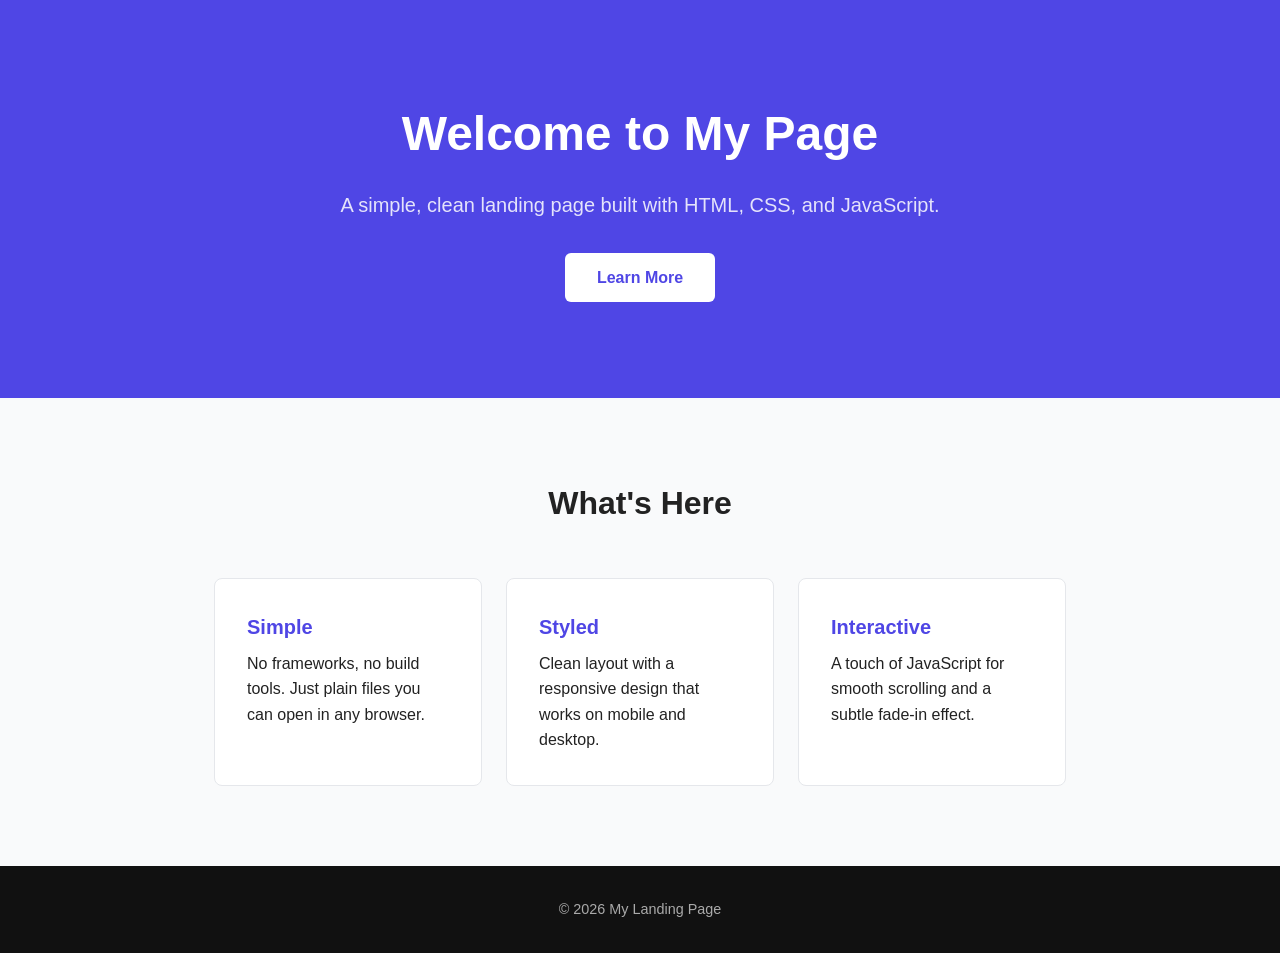
==== index.html @ 00fa1ab2 "Initial landing page" ====
<!DOCTYPE html>
<html lang="en">
  <head>
    <meta charset="UTF-8" />
    <meta name="viewport" content="width=device-width, initial-scale=1.0" />
    <title>My Landing Page</title>
    <link rel="stylesheet" href="style.css" />
  </head>
  <body>

    <!-- Hero Section -->
    <section class="hero">
      <div class="container">
        <h1>Welcome to My Page</h1>
        <p class="subtitle">A simple, clean landing page built with HTML, CSS, and JavaScript.</p>
        <a href="#features" class="btn">Learn More</a>
      </div>
    </section>

    <!-- Features Section -->
    <section class="features" id="features">
      <div class="container">
        <h2>What's Here</h2>
        <div class="cards">
          <div class="card">
            <h3>Simple</h3>
            <p>No frameworks, no build tools. Just plain files you can open in any browser.</p>
          </div>
          <div class="card">
            <h3>Styled</h3>
            <p>Clean layout with a responsive design that works on mobile and desktop.</p>
          </div>
          <div class="card">
            <h3>Interactive</h3>
            <p>A touch of JavaScript for smooth scrolling and a subtle fade-in effect.</p>
          </div>
        </div>
      </div>
    </section>

    <!-- Footer -->
    <footer>
      <div class="container">
        <p>&copy; 2026 My Landing Page</p>
      </div>
    </footer>

    <script src="script.js"></script>
  </body>
</html>
---- style.css ----
/* Reset */
*, *::before, *::after {
  margin: 0;
  padding: 0;
  box-sizing: border-box;
}

/* Base */
body {
  font-family: -apple-system, BlinkMacSystemFont, "Segoe UI", sans-serif;
  color: #222;
  line-height: 1.6;
}

.container {
  max-width: 900px;
  margin: 0 auto;
  padding: 0 1.5rem;
}

/* Hero */
.hero {
  background: #4f46e5;
  color: #fff;
  padding: 6rem 0;
  text-align: center;
}

.hero h1 {
  font-size: 3rem;
  font-weight: 700;
  margin-bottom: 1rem;
}

.hero .subtitle {
  font-size: 1.25rem;
  opacity: 0.85;
  margin-bottom: 2rem;
}

/* CTA Button */
.btn {
  display: inline-block;
  background: #fff;
  color: #4f46e5;
  font-weight: 600;
  padding: 0.75rem 2rem;
  border-radius: 6px;
  text-decoration: none;
  transition: background 0.2s, color 0.2s;
}

.btn:hover {
  background: #e0e7ff;
}

/* Features */
.features {
  padding: 5rem 0;
  background: #f9fafb;
}

.features h2 {
  text-align: center;
  font-size: 2rem;
  margin-bottom: 3rem;
}

.cards {
  display: grid;
  grid-template-columns: repeat(auto-fit, minmax(220px, 1fr));
  gap: 1.5rem;
}

.card {
  background: #fff;
  border: 1px solid #e5e7eb;
  border-radius: 8px;
  padding: 2rem;
  opacity: 0;
  transform: translateY(20px);
  transition: opacity 0.5s ease, transform 0.5s ease;
}

.card.visible {
  opacity: 1;
  transform: translateY(0);
}

.card h3 {
  font-size: 1.25rem;
  margin-bottom: 0.5rem;
  color: #4f46e5;
}

/* Footer */
footer {
  background: #111;
  color: #aaa;
  text-align: center;
  padding: 2rem 0;
  font-size: 0.9rem;
}
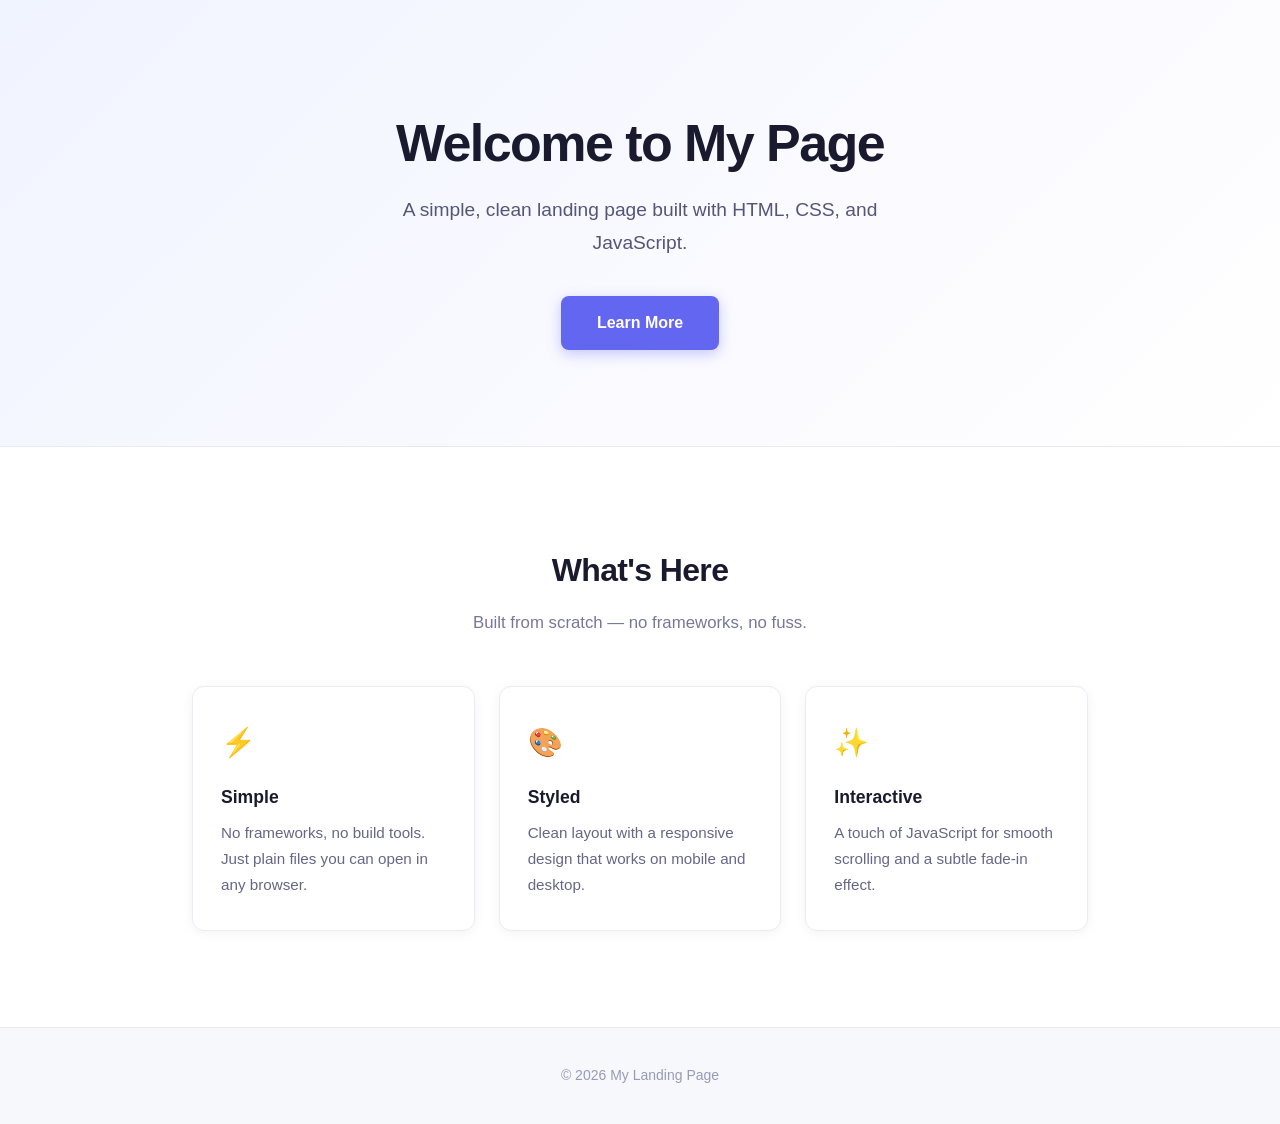
==== commit bf91a913: "Improve visuals: light minimal style, refined cards" ====
--- a/index.html
+++ b/index.html
@@ -21,16 +21,20 @@
     <section class="features" id="features">
       <div class="container">
         <h2>What's Here</h2>
+        <p class="section-sub">Built from scratch — no frameworks, no fuss.</p>
         <div class="cards">
           <div class="card">
+            <div class="card-icon">⚡</div>
             <h3>Simple</h3>
             <p>No frameworks, no build tools. Just plain files you can open in any browser.</p>
           </div>
           <div class="card">
+            <div class="card-icon">🎨</div>
             <h3>Styled</h3>
             <p>Clean layout with a responsive design that works on mobile and desktop.</p>
           </div>
           <div class="card">
+            <div class="card-icon">✨</div>
             <h3>Interactive</h3>
             <p>A touch of JavaScript for smooth scrolling and a subtle fade-in effect.</p>
           </div>
--- a/style.css
+++ b/style.css
@@ -7,79 +7,104 @@
 
 /* Base */
 body {
-  font-family: -apple-system, BlinkMacSystemFont, "Segoe UI", sans-serif;
-  color: #222;
-  line-height: 1.6;
+  font-family: "Inter", -apple-system, BlinkMacSystemFont, "Segoe UI", sans-serif;
+  color: #1e1e2e;
+  line-height: 1.7;
+  background: #ffffff;
 }
 
 .container {
-  max-width: 900px;
+  max-width: 960px;
   margin: 0 auto;
-  padding: 0 1.5rem;
+  padding: 0 2rem;
 }
 
 /* Hero */
 .hero {
-  background: #4f46e5;
-  color: #fff;
-  padding: 6rem 0;
+  background: linear-gradient(135deg, #f0f4ff 0%, #fafaff 60%, #fff 100%);
+  padding: 7rem 0 6rem;
   text-align: center;
+  border-bottom: 1px solid #e8eaf0;
 }
 
 .hero h1 {
-  font-size: 3rem;
-  font-weight: 700;
-  margin-bottom: 1rem;
+  font-size: 3.25rem;
+  font-weight: 800;
+  letter-spacing: -0.03em;
+  color: #1a1a2e;
+  margin-bottom: 1.25rem;
+  line-height: 1.2;
 }
 
 .hero .subtitle {
-  font-size: 1.25rem;
-  opacity: 0.85;
-  margin-bottom: 2rem;
+  font-size: 1.2rem;
+  color: #555577;
+  max-width: 520px;
+  margin: 0 auto 2.25rem;
 }
 
 /* CTA Button */
 .btn {
   display: inline-block;
-  background: #fff;
-  color: #4f46e5;
+  background: #6366f1;
+  color: #fff;
   font-weight: 600;
-  padding: 0.75rem 2rem;
-  border-radius: 6px;
+  font-size: 1rem;
+  padding: 0.85rem 2.25rem;
+  border-radius: 8px;
   text-decoration: none;
-  transition: background 0.2s, color 0.2s;
+  box-shadow: 0 4px 14px rgba(99, 102, 241, 0.35);
+  transition: background 0.2s, box-shadow 0.2s, transform 0.15s;
 }
 
 .btn:hover {
-  background: #e0e7ff;
+  background: #4f46e5;
+  box-shadow: 0 6px 20px rgba(99, 102, 241, 0.45);
+  transform: translateY(-1px);
 }
 
 /* Features */
 .features {
-  padding: 5rem 0;
-  background: #f9fafb;
+  padding: 6rem 0;
+  background: #ffffff;
 }
 
 .features h2 {
   text-align: center;
   font-size: 2rem;
+  font-weight: 700;
+  letter-spacing: -0.02em;
+  color: #1a1a2e;
+  margin-bottom: 0.75rem;
+}
+
+.features .section-sub {
+  text-align: center;
+  color: #777799;
   margin-bottom: 3rem;
+  font-size: 1.05rem;
 }
 
 .cards {
   display: grid;
-  grid-template-columns: repeat(auto-fit, minmax(220px, 1fr));
+  grid-template-columns: repeat(auto-fit, minmax(240px, 1fr));
   gap: 1.5rem;
 }
 
 .card {
   background: #fff;
-  border: 1px solid #e5e7eb;
-  border-radius: 8px;
-  padding: 2rem;
+  border: 1px solid #ebebf5;
+  border-radius: 12px;
+  padding: 2rem 1.75rem;
+  box-shadow: 0 2px 12px rgba(0, 0, 0, 0.05);
   opacity: 0;
-  transform: translateY(20px);
-  transition: opacity 0.5s ease, transform 0.5s ease;
+  transform: translateY(24px);
+  transition: opacity 0.5s ease, transform 0.5s ease, box-shadow 0.2s;
+}
+
+.card:hover {
+  box-shadow: 0 8px 28px rgba(99, 102, 241, 0.12);
+  border-color: #c7c9f5;
 }
 
 .card.visible {
@@ -87,17 +112,29 @@
   transform: translateY(0);
 }
 
+.card-icon {
+  font-size: 1.75rem;
+  margin-bottom: 1rem;
+}
+
 .card h3 {
-  font-size: 1.25rem;
+  font-size: 1.1rem;
+  font-weight: 700;
   margin-bottom: 0.5rem;
-  color: #4f46e5;
+  color: #1a1a2e;
+}
+
+.card p {
+  font-size: 0.95rem;
+  color: #666688;
 }
 
 /* Footer */
 footer {
-  background: #111;
-  color: #aaa;
+  background: #f7f8fc;
+  border-top: 1px solid #e8eaf0;
+  color: #999ab8;
   text-align: center;
-  padding: 2rem 0;
-  font-size: 0.9rem;
+  padding: 2.25rem 0;
+  font-size: 0.875rem;
 }
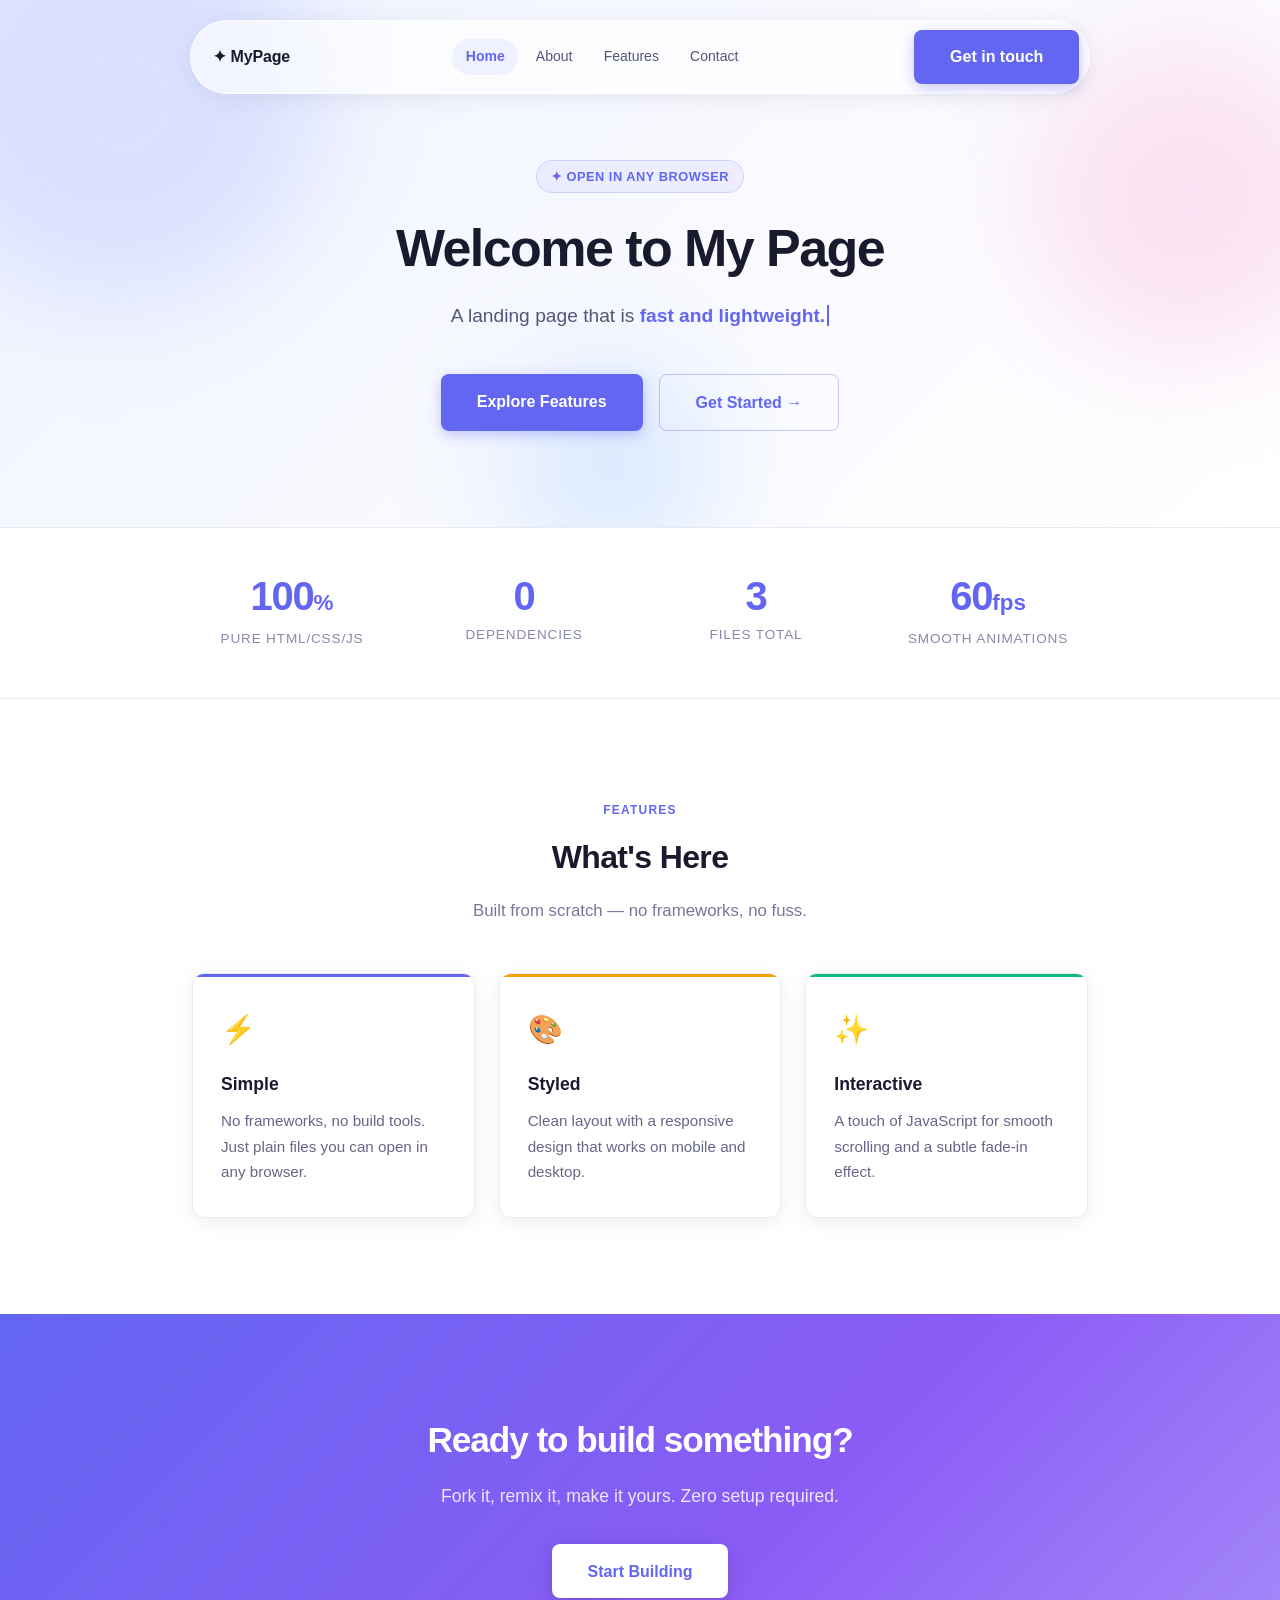
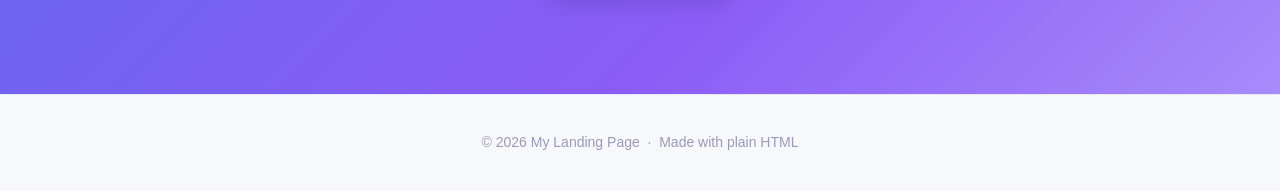
==== commit 297cf7f1: "new pages and updated style.css" ====
--- a/index.html
+++ b/index.html
@@ -8,32 +8,75 @@
   </head>
   <body>
 
+    <!-- Scroll Progress Bar -->
+    <div class="scroll-progress" id="scrollProgress"></div>
+
     <!-- Hero Section -->
     <section class="hero">
+      <div class="hero-blob hero-blob-1"></div>
+      <div class="hero-blob hero-blob-2"></div>
+      <div class="hero-blob hero-blob-3"></div>
       <div class="container">
+        <div class="hero-badge">✦ Open in any browser</div>
         <h1>Welcome to My Page</h1>
-        <p class="subtitle">A simple, clean landing page built with HTML, CSS, and JavaScript.</p>
-        <a href="#features" class="btn">Learn More</a>
+        <p class="subtitle">
+          A landing page that is
+          <span class="typewriter" id="typewriter"></span>
+        </p>
+        <div class="hero-actions">
+          <a href="#features" class="btn">Explore Features</a>
+          <a href="#cta" class="btn btn-ghost">Get Started →</a>
+        </div>
+      </div>
+    </section>
+
+    <!-- Stats Row -->
+    <section class="stats">
+      <div class="container">
+        <div class="stats-grid">
+          <div class="stat">
+            <span class="stat-number" data-target="100">0</span><span class="stat-unit">%</span>
+            <p>Pure HTML/CSS/JS</p>
+          </div>
+          <div class="stat">
+            <span class="stat-number" data-target="0">0</span>
+            <p>Dependencies</p>
+          </div>
+          <div class="stat">
+            <span class="stat-number" data-target="3">0</span>
+            <p>Files total</p>
+          </div>
+          <div class="stat">
+            <span class="stat-number" data-target="60">0</span><span class="stat-unit">fps</span>
+            <p>Smooth animations</p>
+          </div>
+        </div>
       </div>
     </section>
 
     <!-- Features Section -->
     <section class="features" id="features">
       <div class="container">
-        <h2>What's Here</h2>
-        <p class="section-sub">Built from scratch — no frameworks, no fuss.</p>
+        <div class="section-header">
+          <span class="section-label">Features</span>
+          <h2>What's Here</h2>
+          <p class="section-sub">Built from scratch — no frameworks, no fuss.</p>
+        </div>
         <div class="cards">
-          <div class="card">
+          <div class="card" style="--delay: 0ms">
+            <div class="card-accent"></div>
             <div class="card-icon">⚡</div>
             <h3>Simple</h3>
             <p>No frameworks, no build tools. Just plain files you can open in any browser.</p>
           </div>
-          <div class="card">
+          <div class="card" style="--delay: 120ms">
+            <div class="card-accent" style="--accent: #f59e0b"></div>
             <div class="card-icon">🎨</div>
             <h3>Styled</h3>
             <p>Clean layout with a responsive design that works on mobile and desktop.</p>
           </div>
-          <div class="card">
+          <div class="card" style="--delay: 240ms">
+            <div class="card-accent" style="--accent: #10b981"></div>
             <div class="card-icon">✨</div>
             <h3>Interactive</h3>
             <p>A touch of JavaScript for smooth scrolling and a subtle fade-in effect.</p>
@@ -42,13 +85,23 @@
       </div>
     </section>
 
+    <!-- CTA Section -->
+    <section class="cta-section" id="cta">
+      <div class="container">
+        <h2>Ready to build something?</h2>
+        <p>Fork it, remix it, make it yours. Zero setup required.</p>
+        <a href="#features" class="btn btn-white">Start Building</a>
+      </div>
+    </section>
+
     <!-- Footer -->
     <footer>
       <div class="container">
-        <p>&copy; 2026 My Landing Page</p>
+        <p>&copy; 2026 My Landing Page &nbsp;·&nbsp; Made with plain HTML</p>
       </div>
     </footer>
 
+    <script src="nav.js"></script>
     <script src="script.js"></script>
   </body>
 </html>
--- a/style.css
+++ b/style.css
@@ -19,12 +19,625 @@
   padding: 0 2rem;
 }
 
+/* ── Floating Nav ─────────────────────────────────── */
+.nav {
+  position: fixed;
+  top: 1.25rem;
+  left: 50%;
+  transform: translateX(-50%);
+  width: calc(100% - 2.5rem);
+  max-width: 900px;
+  z-index: 200;
+  transition: filter 0.2s;
+}
+
+.nav-inner {
+  display: flex;
+  align-items: center;
+  justify-content: space-between;
+  padding: 0.55rem 0.6rem 0.55rem 1.4rem;
+  background: rgba(255, 255, 255, 0.65);
+  backdrop-filter: blur(14px);
+  -webkit-backdrop-filter: blur(14px);
+  border: 1px solid rgba(255, 255, 255, 0.85);
+  border-radius: 999px;
+  box-shadow: 0 4px 24px rgba(0, 0, 0, 0.07);
+  transition: background 0.3s, box-shadow 0.3s;
+}
+
+.nav.scrolled .nav-inner {
+  background: rgba(255, 255, 255, 0.88);
+  box-shadow: 0 6px 30px rgba(0, 0, 0, 0.12);
+}
+
+.nav-logo {
+  font-weight: 800;
+  font-size: 1rem;
+  color: #1a1a2e;
+  text-decoration: none;
+  letter-spacing: -0.01em;
+  white-space: nowrap;
+}
+
+.nav-links {
+  display: flex;
+  gap: 0.25rem;
+}
+
+.nav-link {
+  font-size: 0.875rem;
+  font-weight: 500;
+  color: #555577;
+  text-decoration: none;
+  padding: 0.4rem 0.85rem;
+  border-radius: 999px;
+  transition: color 0.15s, background 0.15s;
+}
+
+.nav-link:hover {
+  color: #1a1a2e;
+  background: rgba(0, 0, 0, 0.05);
+}
+
+.nav-link.active {
+  color: #6366f1;
+  background: rgba(99, 102, 241, 0.08);
+  font-weight: 600;
+}
+
+.nav-right {
+  display: flex;
+  align-items: center;
+  gap: 0.75rem;
+}
+
+.nav-cta {
+  font-size: 0.875rem;
+  padding: 0.5rem 1.25rem;
+  border-radius: 999px;
+}
+
+/* Hamburger */
+.nav-hamburger {
+  display: none;
+  flex-direction: column;
+  justify-content: center;
+  align-items: center;
+  gap: 4px;
+  width: 36px;
+  height: 36px;
+  background: none;
+  border: none;
+  cursor: pointer;
+  padding: 6px;
+}
+
+.nav-hamburger span {
+  display: block;
+  width: 18px;
+  height: 2px;
+  background: #1a1a2e;
+  border-radius: 2px;
+  transition: transform 0.25s, opacity 0.25s;
+  transform-origin: center;
+}
+
+.nav-hamburger.open span:nth-child(1) { transform: translateY(6px) rotate(45deg); }
+.nav-hamburger.open span:nth-child(2) { opacity: 0; }
+.nav-hamburger.open span:nth-child(3) { transform: translateY(-6px) rotate(-45deg); }
+
+/* Mobile dropdown */
+.nav-mobile-menu {
+  display: none;
+  flex-direction: column;
+  gap: 0.25rem;
+  margin-top: 0.5rem;
+  padding: 1rem;
+  background: rgba(255, 255, 255, 0.95);
+  backdrop-filter: blur(14px);
+  -webkit-backdrop-filter: blur(14px);
+  border: 1px solid rgba(255, 255, 255, 0.9);
+  border-radius: 20px;
+  box-shadow: 0 8px 32px rgba(0, 0, 0, 0.12);
+}
+
+.nav-mobile-menu.open {
+  display: flex;
+}
+
+.nav-mobile-link {
+  font-size: 0.95rem;
+  font-weight: 500;
+  color: #555577;
+  text-decoration: none;
+  padding: 0.6rem 1rem;
+  border-radius: 10px;
+  transition: color 0.15s, background 0.15s;
+}
+
+.nav-mobile-link:hover,
+.nav-mobile-link.active {
+  color: #6366f1;
+  background: rgba(99, 102, 241, 0.07);
+}
+
+.nav-mobile-cta {
+  margin-top: 0.5rem;
+  text-align: center;
+  border-radius: 10px;
+}
+
+@media (max-width: 640px) {
+  .nav-links,
+  .nav-cta {
+    display: none;
+  }
+  .nav-hamburger {
+    display: flex;
+  }
+}
+
+/* ── Inner Page Hero ──────────────────────────────── */
+.page-hero {
+  padding: 10rem 0 5rem;
+  text-align: center;
+  background: linear-gradient(135deg, #f0f4ff 0%, #fafaff 60%, #fff 100%);
+  border-bottom: 1px solid #e8eaf0;
+}
+
+.page-hero .section-label {
+  margin-bottom: 0.75rem;
+}
+
+.page-hero h1 {
+  font-size: 2.75rem;
+  font-weight: 800;
+  letter-spacing: -0.03em;
+  color: #1a1a2e;
+  margin-bottom: 1rem;
+  line-height: 1.2;
+}
+
+.page-hero p {
+  font-size: 1.1rem;
+  color: #555577;
+  max-width: 520px;
+  margin: 0 auto;
+}
+
+/* ── About Page ───────────────────────────────────── */
+.mission {
+  padding: 6rem 0;
+  text-align: center;
+}
+
+.mission-text {
+  font-size: 1.9rem;
+  font-weight: 700;
+  letter-spacing: -0.025em;
+  color: #1a1a2e;
+  line-height: 1.4;
+  max-width: 700px;
+  margin: 0 auto 1.5rem;
+}
+
+.mission-text em {
+  font-style: normal;
+  color: #6366f1;
+}
+
+.mission-sub {
+  font-size: 1.05rem;
+  color: #666688;
+  max-width: 480px;
+  margin: 0 auto;
+}
+
+.values {
+  padding: 0 0 6rem;
+  background: #fff;
+}
+
+.values h2 {
+  text-align: center;
+  font-size: 1.75rem;
+  font-weight: 700;
+  letter-spacing: -0.02em;
+  color: #1a1a2e;
+  margin-bottom: 0.6rem;
+}
+
+.values .section-sub {
+  text-align: center;
+  color: #777799;
+  font-size: 1rem;
+  margin-bottom: 3rem;
+}
+
+.philosophy {
+  background: #1a1a2e;
+  padding: 6rem 0;
+  text-align: center;
+}
+
+.philosophy blockquote {
+  font-size: 1.6rem;
+  font-weight: 600;
+  letter-spacing: -0.02em;
+  color: #fff;
+  line-height: 1.5;
+  max-width: 640px;
+  margin: 0 auto 1.5rem;
+  border: none;
+}
+
+.philosophy cite {
+  font-size: 0.9rem;
+  color: rgba(255, 255, 255, 0.45);
+  font-style: normal;
+  letter-spacing: 0.05em;
+  text-transform: uppercase;
+}
+
+/* ── Features Page ────────────────────────────────── */
+.feature-list {
+  padding: 6rem 0;
+}
+
+.feature-item {
+  display: grid;
+  grid-template-columns: 1fr 1fr;
+  gap: 4rem;
+  align-items: center;
+  margin-bottom: 5rem;
+  opacity: 0;
+  transform: translateY(24px);
+  transition: opacity 0.5s ease, transform 0.5s ease;
+}
+
+.feature-item.visible {
+  opacity: 1;
+  transform: translateY(0);
+}
+
+.feature-item:last-child {
+  margin-bottom: 0;
+}
+
+.feature-item.reverse {
+  direction: rtl;
+}
+
+.feature-item.reverse > * {
+  direction: ltr;
+}
+
+.feature-visual {
+  background: linear-gradient(135deg, #f0f4ff, #e8eeff);
+  border-radius: 16px;
+  height: 220px;
+  display: flex;
+  align-items: center;
+  justify-content: center;
+  font-size: 4rem;
+  border: 1px solid #e0e4f8;
+}
+
+.feature-text .section-label {
+  margin-bottom: 0.5rem;
+}
+
+.feature-text h3 {
+  font-size: 1.5rem;
+  font-weight: 700;
+  letter-spacing: -0.02em;
+  color: #1a1a2e;
+  margin-bottom: 0.75rem;
+}
+
+.feature-text p {
+  font-size: 1rem;
+  color: #666688;
+  line-height: 1.75;
+}
+
+.steps {
+  background: #f7f8fc;
+  border-top: 1px solid #e8eaf0;
+  border-bottom: 1px solid #e8eaf0;
+  padding: 6rem 0;
+}
+
+.steps h2 {
+  text-align: center;
+  font-size: 1.75rem;
+  font-weight: 700;
+  letter-spacing: -0.02em;
+  color: #1a1a2e;
+  margin-bottom: 0.6rem;
+}
+
+.steps .section-sub {
+  text-align: center;
+  color: #777799;
+  font-size: 1rem;
+  margin-bottom: 3.5rem;
+}
+
+.steps-grid {
+  display: grid;
+  grid-template-columns: repeat(auto-fit, minmax(220px, 1fr));
+  gap: 2rem;
+}
+
+.step {
+  text-align: center;
+  opacity: 0;
+  transform: translateY(20px);
+  transition: opacity 0.5s ease, transform 0.5s ease;
+}
+
+.step.visible {
+  opacity: 1;
+  transform: translateY(0);
+}
+
+.step-number {
+  display: inline-flex;
+  align-items: center;
+  justify-content: center;
+  width: 48px;
+  height: 48px;
+  border-radius: 50%;
+  background: linear-gradient(135deg, #6366f1, #8b5cf6);
+  color: #fff;
+  font-size: 1rem;
+  font-weight: 800;
+  margin-bottom: 1rem;
+}
+
+.step h3 {
+  font-size: 1rem;
+  font-weight: 700;
+  color: #1a1a2e;
+  margin-bottom: 0.4rem;
+}
+
+.step p {
+  font-size: 0.9rem;
+  color: #777799;
+}
+
+@media (max-width: 640px) {
+  .feature-item {
+    grid-template-columns: 1fr;
+    gap: 2rem;
+  }
+  .feature-item.reverse {
+    direction: ltr;
+  }
+}
+
+/* ── Contact Page ─────────────────────────────────── */
+.contact-section {
+  padding: 6rem 0;
+}
+
+.contact-grid {
+  display: grid;
+  grid-template-columns: 1fr 1.6fr;
+  gap: 4rem;
+  align-items: start;
+}
+
+.contact-info h2 {
+  font-size: 1.5rem;
+  font-weight: 700;
+  letter-spacing: -0.02em;
+  color: #1a1a2e;
+  margin-bottom: 0.75rem;
+}
+
+.contact-info p {
+  font-size: 0.95rem;
+  color: #666688;
+  line-height: 1.75;
+  margin-bottom: 2rem;
+}
+
+.contact-methods {
+  display: flex;
+  flex-direction: column;
+  gap: 1rem;
+}
+
+.contact-method {
+  display: flex;
+  align-items: center;
+  gap: 0.75rem;
+  font-size: 0.9rem;
+  color: #555577;
+}
+
+.contact-method-icon {
+  width: 36px;
+  height: 36px;
+  border-radius: 10px;
+  background: rgba(99, 102, 241, 0.08);
+  display: flex;
+  align-items: center;
+  justify-content: center;
+  font-size: 1rem;
+  flex-shrink: 0;
+}
+
+/* Form */
+.contact-form {
+  background: #fff;
+  border: 1px solid #ebebf5;
+  border-radius: 16px;
+  padding: 2.25rem;
+  box-shadow: 0 4px 24px rgba(0, 0, 0, 0.06);
+}
+
+.form-row {
+  display: grid;
+  grid-template-columns: 1fr 1fr;
+  gap: 1rem;
+}
+
+.form-group {
+  margin-bottom: 1.25rem;
+}
+
+.form-group label {
+  display: block;
+  font-size: 0.825rem;
+  font-weight: 600;
+  color: #444466;
+  margin-bottom: 0.4rem;
+  letter-spacing: 0.01em;
+}
+
+.form-input,
+.form-textarea,
+.form-select {
+  width: 100%;
+  padding: 0.7rem 1rem;
+  font-size: 0.95rem;
+  font-family: inherit;
+  color: #1a1a2e;
+  background: #f7f8fc;
+  border: 1.5px solid #e8eaf0;
+  border-radius: 10px;
+  outline: none;
+  transition: border-color 0.2s, background 0.2s, box-shadow 0.2s;
+}
+
+.form-input:focus,
+.form-textarea:focus,
+.form-select:focus {
+  border-color: #6366f1;
+  background: #fff;
+  box-shadow: 0 0 0 3px rgba(99, 102, 241, 0.12);
+}
+
+.form-textarea {
+  resize: vertical;
+  min-height: 130px;
+}
+
+.form-submit {
+  width: 100%;
+  padding: 0.85rem;
+  font-size: 1rem;
+  cursor: pointer;
+  border: none;
+  font-family: inherit;
+  border-radius: 10px;
+}
+
+.form-success {
+  display: none;
+  text-align: center;
+  padding: 1.5rem;
+  color: #10b981;
+  font-weight: 600;
+  font-size: 1rem;
+}
+
+@media (max-width: 700px) {
+  .contact-grid {
+    grid-template-columns: 1fr;
+    gap: 2.5rem;
+  }
+  .form-row {
+    grid-template-columns: 1fr;
+  }
+}
+
+/* Scroll Progress */
+.scroll-progress {
+  position: fixed;
+  top: 0;
+  left: 0;
+  height: 3px;
+  background: linear-gradient(90deg, #6366f1, #8b5cf6, #ec4899);
+  width: 0%;
+  z-index: 1000;
+  transition: width 0.1s linear;
+}
+
 /* Hero */
 .hero {
+  position: relative;
+  overflow: hidden;
   background: linear-gradient(135deg, #f0f4ff 0%, #fafaff 60%, #fff 100%);
-  padding: 7rem 0 6rem;
+  padding: 10rem 0 6rem;
   text-align: center;
   border-bottom: 1px solid #e8eaf0;
+}
+
+.hero .container {
+  position: relative;
+  z-index: 1;
+}
+
+/* Animated blobs */
+.hero-blob {
+  position: absolute;
+  border-radius: 50%;
+  filter: blur(60px);
+  opacity: 0.45;
+  animation: float 8s ease-in-out infinite;
+}
+
+.hero-blob-1 {
+  width: 400px;
+  height: 400px;
+  background: radial-gradient(circle, #c7d2fe, #a5b4fc);
+  top: -100px;
+  left: -80px;
+  animation-delay: 0s;
+}
+
+.hero-blob-2 {
+  width: 300px;
+  height: 300px;
+  background: radial-gradient(circle, #fbcfe8, #f9a8d4);
+  top: 50px;
+  right: -60px;
+  animation-delay: -3s;
+}
+
+.hero-blob-3 {
+  width: 200px;
+  height: 200px;
+  background: radial-gradient(circle, #bfdbfe, #93c5fd);
+  bottom: -40px;
+  left: 40%;
+  animation-delay: -5s;
+}
+
+@keyframes float {
+  0%, 100% { transform: translateY(0) scale(1); }
+  33%       { transform: translateY(-20px) scale(1.04); }
+  66%       { transform: translateY(12px) scale(0.97); }
+}
+
+/* Hero Badge */
+.hero-badge {
+  display: inline-block;
+  background: rgba(99, 102, 241, 0.08);
+  border: 1px solid rgba(99, 102, 241, 0.2);
+  color: #6366f1;
+  font-size: 0.8rem;
+  font-weight: 600;
+  letter-spacing: 0.04em;
+  padding: 0.3rem 0.9rem;
+  border-radius: 999px;
+  margin-bottom: 1.5rem;
+  text-transform: uppercase;
 }
 
 .hero h1 {
@@ -41,9 +654,28 @@
   color: #555577;
   max-width: 520px;
   margin: 0 auto 2.25rem;
-}
-
-/* CTA Button */
+  min-height: 2em;
+}
+
+/* Typewriter */
+.typewriter {
+  color: #6366f1;
+  font-weight: 600;
+  border-right: 2px solid #6366f1;
+  padding-right: 2px;
+  white-space: nowrap;
+  overflow: hidden;
+}
+
+/* Hero Actions */
+.hero-actions {
+  display: flex;
+  gap: 1rem;
+  justify-content: center;
+  flex-wrap: wrap;
+}
+
+/* Buttons */
 .btn {
   display: inline-block;
   background: #6366f1;
@@ -54,13 +686,83 @@
   border-radius: 8px;
   text-decoration: none;
   box-shadow: 0 4px 14px rgba(99, 102, 241, 0.35);
-  transition: background 0.2s, box-shadow 0.2s, transform 0.15s;
+  transition: background 0.2s, box-shadow 0.2s;
 }
 
 .btn:hover {
   background: #4f46e5;
   box-shadow: 0 6px 20px rgba(99, 102, 241, 0.45);
-  transform: translateY(-1px);
+}
+
+.btn-ghost {
+  background: transparent;
+  color: #6366f1;
+  box-shadow: none;
+  border: 1.5px solid rgba(99, 102, 241, 0.35);
+}
+
+.btn-ghost:hover {
+  background: rgba(99, 102, 241, 0.06);
+  box-shadow: none;
+}
+
+.btn-white {
+  background: #fff;
+  color: #6366f1;
+  box-shadow: 0 4px 20px rgba(0, 0, 0, 0.15);
+}
+
+.btn-white:hover {
+  background: #f5f3ff;
+  box-shadow: 0 6px 24px rgba(0, 0, 0, 0.2);
+}
+
+/* Stats */
+.stats {
+  background: #fff;
+  border-bottom: 1px solid #e8eaf0;
+  padding: 3rem 0;
+}
+
+.stats-grid {
+  display: grid;
+  grid-template-columns: repeat(auto-fit, minmax(160px, 1fr));
+  gap: 2rem;
+  text-align: center;
+}
+
+.stat {
+  opacity: 0;
+  transform: translateY(16px);
+  transition: opacity 0.5s ease, transform 0.5s ease;
+}
+
+.stat.visible {
+  opacity: 1;
+  transform: translateY(0);
+}
+
+.stat-number {
+  font-size: 2.5rem;
+  font-weight: 800;
+  color: #6366f1;
+  letter-spacing: -0.03em;
+  line-height: 1;
+}
+
+.stat-unit {
+  font-size: 1.4rem;
+  font-weight: 700;
+  color: #6366f1;
+}
+
+.stat p {
+  font-size: 0.85rem;
+  color: #888aaa;
+  margin-top: 0.35rem;
+  text-transform: uppercase;
+  letter-spacing: 0.06em;
+  font-weight: 500;
 }
 
 /* Features */
@@ -69,8 +771,22 @@
   background: #ffffff;
 }
 
+.section-header {
+  text-align: center;
+  margin-bottom: 3rem;
+}
+
+.section-label {
+  display: inline-block;
+  font-size: 0.75rem;
+  font-weight: 700;
+  letter-spacing: 0.1em;
+  text-transform: uppercase;
+  color: #6366f1;
+  margin-bottom: 0.6rem;
+}
+
 .features h2 {
-  text-align: center;
   font-size: 2rem;
   font-weight: 700;
   letter-spacing: -0.02em;
@@ -79,9 +795,7 @@
 }
 
 .features .section-sub {
-  text-align: center;
   color: #777799;
-  margin-bottom: 3rem;
   font-size: 1.05rem;
 }
 
@@ -92,19 +806,31 @@
 }
 
 .card {
+  position: relative;
   background: #fff;
   border: 1px solid #ebebf5;
   border-radius: 12px;
   padding: 2rem 1.75rem;
-  box-shadow: 0 2px 12px rgba(0, 0, 0, 0.05);
+  box-shadow: 0 4px 20px rgba(0, 0, 0, 0.07);
   opacity: 0;
   transform: translateY(24px);
-  transition: opacity 0.5s ease, transform 0.5s ease, box-shadow 0.2s;
+  transition: opacity 0.5s ease var(--delay, 0ms), transform 0.5s ease var(--delay, 0ms), box-shadow 0.2s;
+  overflow: hidden;
+}
+
+.card-accent {
+  position: absolute;
+  top: 0;
+  left: 0;
+  right: 0;
+  height: 3px;
+  background: var(--accent, #6366f1);
+  border-radius: 12px 12px 0 0;
 }
 
 .card:hover {
-  box-shadow: 0 8px 28px rgba(99, 102, 241, 0.12);
-  border-color: #c7c9f5;
+  box-shadow: 0 10px 32px rgba(99, 102, 241, 0.13);
+  transform: translateY(-3px) !important;
 }
 
 .card.visible {
@@ -127,6 +853,27 @@
 .card p {
   font-size: 0.95rem;
   color: #666688;
+}
+
+/* CTA Section */
+.cta-section {
+  background: linear-gradient(135deg, #6366f1 0%, #8b5cf6 60%, #a78bfa 100%);
+  padding: 6rem 0;
+  text-align: center;
+  color: #fff;
+}
+
+.cta-section h2 {
+  font-size: 2.2rem;
+  font-weight: 800;
+  letter-spacing: -0.03em;
+  margin-bottom: 0.75rem;
+}
+
+.cta-section p {
+  font-size: 1.1rem;
+  opacity: 0.85;
+  margin-bottom: 2rem;
 }
 
 /* Footer */
